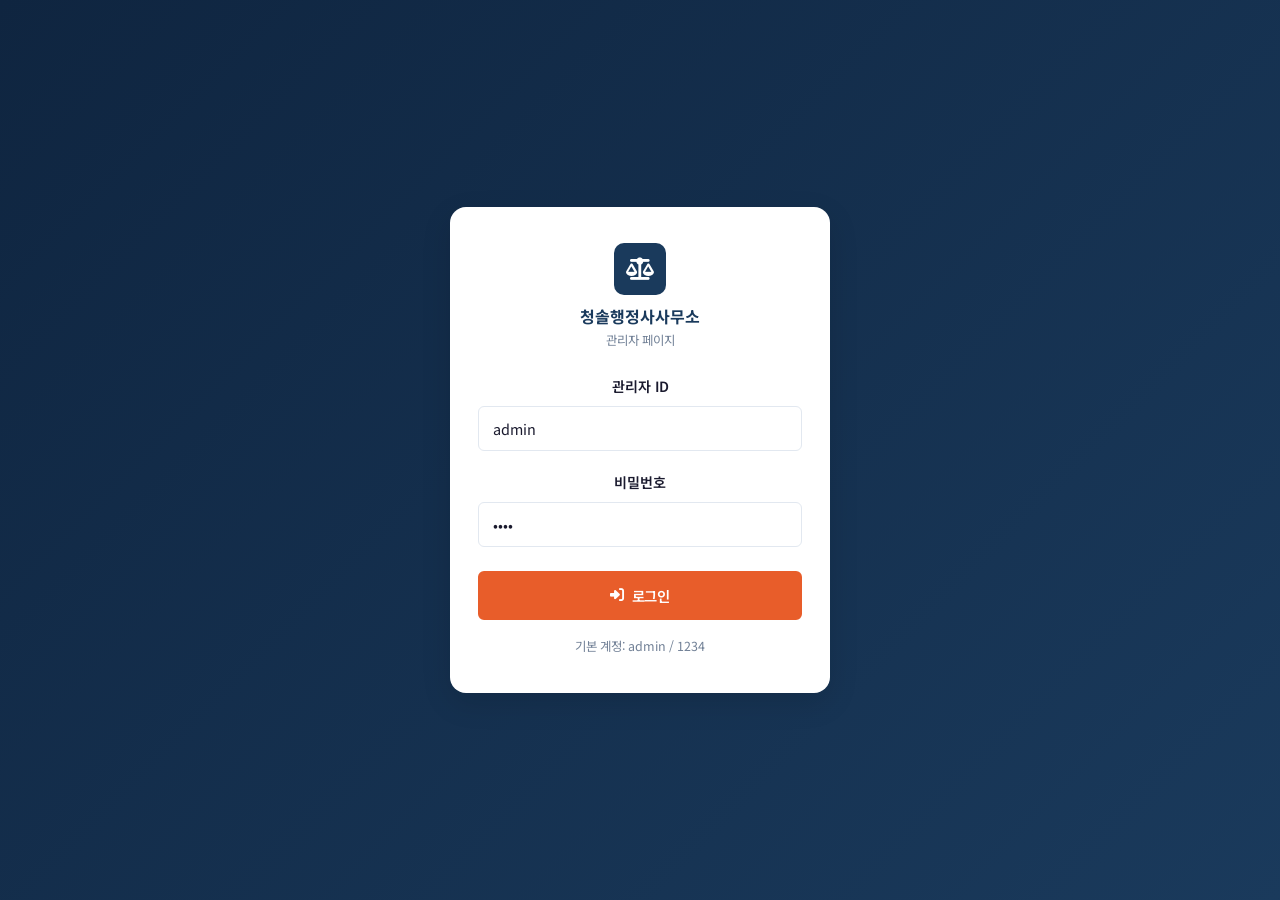
==== admin.html @ 4353772e "Add files via upload" ====
<!DOCTYPE html>
<html lang="ko">
<head>
  <meta charset="UTF-8">
  <meta name="viewport" content="width=device-width, initial-scale=1.0, viewport-fit=cover">
  <title>관리자 | 청솔행정사사무소</title>
  <link rel="stylesheet" href="https://cdn.jsdelivr.net/npm/@fortawesome/fontawesome-free@6.4.0/css/all.min.css">
  <link href="https://fonts.googleapis.com/css2?family=Noto+Sans+KR:wght@300;400;500;700;900&display=swap" rel="stylesheet">
  <link rel="stylesheet" href="css/style.css">
  <style>
    body { background: var(--bg-light); }
    .admin-view { display: none; }
    .admin-view.active { display: flex; }
    /* Login */
    .login-screen { min-height: 100vh; display: flex; align-items: center; justify-content: center; padding: 20px; background: linear-gradient(135deg, var(--primary-dark), var(--primary)); }
    .login-card { background: white; border-radius: var(--radius-lg); padding: 36px 28px; width: 100%; max-width: 380px; box-shadow: var(--shadow-lg); text-align: center; }
    .login-logo { margin-bottom: 24px; }
    .login-logo .logo-icon { width: 52px; height: 52px; margin: 0 auto 8px; font-size: 1.4rem; border-radius: var(--radius-md); background: var(--primary); display: flex; align-items: center; justify-content: center; color: white; }
    /* Table responsive */
    .table-wrap { overflow-x: auto; }
    .data-table { min-width: 600px; }
    /* Detail row */
    .detail-grid { display: grid; grid-template-columns: 1fr; gap: 12px; }
    @media(min-width:600px){ .detail-grid { grid-template-columns: 1fr 1fr; } }
    .detail-field { }
    .detail-label { font-size: 0.75rem; color: var(--text-light); font-weight: 600; text-transform: uppercase; letter-spacing: 0.05em; margin-bottom: 3px; }
    .detail-value { font-size: 0.88rem; color: var(--text-dark); font-weight: 500; }
    .tab-bar { display: flex; gap: 4px; border-bottom: 1px solid var(--border); margin-bottom: 20px; overflow-x: auto; }
    .tab-btn { padding: 10px 18px; font-size: 0.88rem; font-weight: 600; color: var(--text-light); border-bottom: 2px solid transparent; cursor: pointer; white-space: nowrap; transition: var(--transition); background: none; border-left: none; border-right: none; border-top: none; }
    .tab-btn.active { color: var(--primary); border-bottom-color: var(--primary); }
  </style>

  <link rel="manifest" href="manifest.json">
  <meta name="theme-color" content="#1a3a5c">
  <meta name="apple-mobile-web-app-capable" content="yes">
  <meta name="apple-mobile-web-app-status-bar-style" content="default">
  <meta name="apple-mobile-web-app-title" content="청솔행정사">
</head>
<body>

<!-- ===== LOGIN SCREEN ===== -->
<div id="loginScreen" class="login-screen">
  <div class="login-card">
    <div class="login-logo">
      <div class="logo-icon"><i class="fas fa-balance-scale"></i></div>
      <div style="font-size:1rem;font-weight:700;color:var(--primary);">청솔행정사사무소</div>
      <div style="font-size:0.78rem;color:var(--text-light);">관리자 페이지</div>
    </div>
    <form onsubmit="doLogin(); return false;">
    <div class="form-group">
      <label class="form-label">관리자 ID</label>
      <input type="text" id="loginId" class="form-control" placeholder="admin" value="admin" autocomplete="username">
    </div>
    <div class="form-group" style="margin-bottom:24px;">
      <label class="form-label">비밀번호</label>
      <input type="password" id="loginPw" class="form-control" placeholder="비밀번호 입력" value="1234" autocomplete="current-password">
    </div>
    <button type="submit" class="btn btn-primary btn-block">
      <i class="fas fa-sign-in-alt"></i> 로그인
    </button>
    </form>
    <p style="font-size:0.78rem;color:var(--text-light);margin-top:16px;">기본 계정: admin / 1234</p>
  </div>
</div>

<!-- ===== ADMIN MAIN ===== -->
<div id="adminMain" class="admin-view" style="flex-direction:column;min-height:100vh;">
  <!-- Top bar -->
  <header id="header" style="position:fixed;top:0;left:0;right:0;z-index:1000;">
    <div class="header-inner">
      <div style="display:flex;align-items:center;gap:12px;">
        <button class="sidebar-toggle-btn" id="sidebarToggle" onclick="toggleSidebar()">
          <i class="fas fa-bars"></i><span style="display:none;" class="d-sm-inline">메뉴</span>
        </button>
        <a href="index.html" class="logo">
          <div class="logo-icon"><i class="fas fa-balance-scale"></i></div>
          <div class="logo-text"><div class="logo-name">청솔행정사사무소</div><div class="logo-sub">관리자</div></div>
        </a>
      </div>
      <div style="display:flex;align-items:center;gap:12px;">
        <span style="font-size:0.82rem;color:var(--text-light);">admin</span>
        <button onclick="doLogout()" class="btn btn-outline btn-sm" style="color:var(--text-mid);border-color:var(--border);">
          <i class="fas fa-sign-out-alt"></i> 로그아웃
        </button>
      </div>
    </div>
  </header>

  <div class="admin-layout" style="padding-top:64px;">
    <!-- Sidebar -->
    <nav class="admin-sidebar" id="adminSidebar">
      <div class="sidebar-nav">
        <div class="sidebar-section">대시보드</div>
        <a href="#" class="sidebar-link active" onclick="showAdminTab('dashboard', this)">
          <i class="fas fa-chart-bar"></i> 대시보드
        </a>
        <div class="sidebar-section">접수 관리</div>
        <a href="#" class="sidebar-link" onclick="showAdminTab('applications', this)">
          <i class="fas fa-inbox"></i> 전체 접수 목록
        </a>
        <a href="#" class="sidebar-link" onclick="showAdminTab('pending', this)">
          <i class="fas fa-hourglass-half"></i> 검토 대기
        </a>
        <a href="#" class="sidebar-link" onclick="showAdminTab('inprogress', this)">
          <i class="fas fa-spinner"></i> 진행 중
        </a>
        <a href="#" class="sidebar-link" onclick="showAdminTab('completed', this)">
          <i class="fas fa-check-circle"></i> 완료
        </a>
        <div class="sidebar-section">콘텐츠</div>
        <a href="#" class="sidebar-link" onclick="showAdminTab('notices', this)">
          <i class="fas fa-bullhorn"></i> 공지사항 관리
        </a>
        <a href="#" class="sidebar-link" onclick="showAdminTab('faqs', this)">
          <i class="fas fa-question-circle"></i> FAQ 관리
        </a>
        <div class="sidebar-section">사이트</div>
        <a href="index.html" class="sidebar-link" target="_blank">
          <i class="fas fa-external-link-alt"></i> 홈페이지 보기
        </a>
      </div>
    </nav>

    <!-- Main Content -->
    <main class="admin-content">

      <!-- === 대시보드 === -->
      <div id="tab-dashboard">
        <div class="admin-topbar">
          <h2><i class="fas fa-chart-bar" style="margin-right:8px;color:var(--accent);"></i>대시보드</h2>
          <button class="btn btn-primary btn-sm" onclick="loadDashboard()"><i class="fas fa-sync"></i> 새로고침</button>
        </div>
        <div class="stat-cards" id="statCards">
          <div class="stat-card"><div class="stat-card-label">전체 접수</div><div class="stat-card-value" id="stat_total">-</div></div>
          <div class="stat-card"><div class="stat-card-label">검토 대기</div><div class="stat-card-value" id="stat_pending" style="color:var(--warning);">-</div></div>
          <div class="stat-card"><div class="stat-card-label">진행 중</div><div class="stat-card-value" id="stat_progress" style="color:var(--primary);">-</div></div>
          <div class="stat-card"><div class="stat-card-label">완료</div><div class="stat-card-value" id="stat_done" style="color:var(--success);">-</div></div>
        </div>
        <!-- 최근 접수 -->
        <div class="card" style="margin-bottom:20px;">
          <div class="card-header">
            <h3>최근 접수 (10건)</h3>
            <button class="btn btn-outline btn-sm" onclick="showAdminTab('applications', document.querySelector('.sidebar-link[onclick*=applications])'))">전체보기</button>
          </div>
          <div class="table-wrap">
            <table class="data-table" id="recentTable">
              <thead><tr><th>접수번호</th><th>카테고리</th><th>회사명</th><th>연락처</th><th>상태</th><th>접수일</th><th>관리</th></tr></thead>
              <tbody id="recentBody"></tbody>
            </table>
          </div>
        </div>
        <!-- 카테고리별 현황 -->
        <div class="card">
          <div class="card-header"><h3>카테고리별 접수 현황</h3></div>
          <div class="card-body" id="catStats"></div>
        </div>
      </div>

      <!-- === 전체 접수 목록 === -->
      <div id="tab-applications" style="display:none;">
        <div class="admin-topbar">
          <h2><i class="fas fa-inbox" style="margin-right:8px;color:var(--accent);"></i>전체 접수 목록</h2>
        </div>
        <div class="filter-bar">
          <input type="text" class="form-control search-input" id="appSearch" placeholder="이름·회사·접수번호 검색..." oninput="filterApps()">
          <select class="form-control" id="appStatusFilter" onchange="filterApps()" style="max-width:140px;">
            <option value="">전체 상태</option>
            <option>접수완료</option><option>검토중</option><option>보완요청</option>
            <option>상담진행</option><option>수임확정</option><option>진행중</option>
            <option>완료</option><option>종결</option>
          </select>
          <select class="form-control" id="appCatFilter" onchange="filterApps()" style="max-width:160px;">
            <option value="">전체 카테고리</option>
            <option>인허가·등록·변경신고</option><option>조달·입찰·공공기관 서류</option>
            <option>기업인증·기술행정</option><option>계약서·내용증명·사실확인</option>
            <option>행정처분 대응·행정심판</option><option>출입국·비자·해외문서</option>
            <option>일반문의</option>
          </select>
        </div>
        <div class="card">
          <div class="table-wrap">
            <table class="data-table">
              <thead><tr><th>접수번호</th><th>구분</th><th>카테고리</th><th>회사명</th><th>연락처</th><th>긴급</th><th>상태</th><th>접수일</th><th>관리</th></tr></thead>
              <tbody id="appTableBody"></tbody>
            </table>
          </div>
        </div>
        <div id="appPagination" style="display:flex;justify-content:center;gap:6px;margin-top:16px;"></div>
      </div>

      <!-- === 검토 대기 === -->
      <div id="tab-pending" style="display:none;">
        <div class="admin-topbar">
          <h2><i class="fas fa-hourglass-half" style="margin-right:8px;color:var(--warning);"></i>검토 대기</h2>
        </div>
        <div class="card">
          <div class="table-wrap">
            <table class="data-table">
              <thead><tr><th>접수번호</th><th>카테고리</th><th>회사명</th><th>연락처</th><th>긴급</th><th>상태</th><th>접수일</th><th>관리</th></tr></thead>
              <tbody id="pendingBody"></tbody>
            </table>
          </div>
        </div>
      </div>

      <!-- === 진행 중 === -->
      <div id="tab-inprogress" style="display:none;">
        <div class="admin-topbar">
          <h2><i class="fas fa-spinner" style="margin-right:8px;color:var(--primary);"></i>진행 중</h2>
        </div>
        <div class="card">
          <div class="table-wrap">
            <table class="data-table">
              <thead><tr><th>접수번호</th><th>카테고리</th><th>회사명</th><th>연락처</th><th>상태</th><th>접수일</th><th>관리</th></tr></thead>
              <tbody id="inprogressBody"></tbody>
            </table>
          </div>
        </div>
      </div>

      <!-- === 완료 === -->
      <div id="tab-completed" style="display:none;">
        <div class="admin-topbar">
          <h2><i class="fas fa-check-circle" style="margin-right:8px;color:var(--success);"></i>완료된 접수</h2>
        </div>
        <div class="card">
          <div class="table-wrap">
            <table class="data-table">
              <thead><tr><th>접수번호</th><th>카테고리</th><th>회사명</th><th>연락처</th><th>상태</th><th>접수일</th><th>관리</th></tr></thead>
              <tbody id="completedBody"></tbody>
            </table>
          </div>
        </div>
      </div>

      <!-- === 공지사항 관리 === -->
      <div id="tab-notices" style="display:none;">
        <div class="admin-topbar">
          <h2><i class="fas fa-bullhorn" style="margin-right:8px;color:var(--accent);"></i>공지사항 관리</h2>
          <button class="btn btn-primary btn-sm" onclick="openNoticeForm()"><i class="fas fa-plus"></i> 새 공지 작성</button>
        </div>
        <div class="card">
          <div class="table-wrap">
            <table class="data-table">
              <thead><tr><th>구분</th><th>제목</th><th>작성일</th><th>조회수</th><th>관리</th></tr></thead>
              <tbody id="noticeAdminBody"></tbody>
            </table>
          </div>
        </div>
      </div>

      <!-- === FAQ 관리 === -->
      <div id="tab-faqs" style="display:none;">
        <div class="admin-topbar">
          <h2><i class="fas fa-question-circle" style="margin-right:8px;color:var(--accent);"></i>FAQ 관리</h2>
          <button class="btn btn-primary btn-sm" onclick="openFaqForm()"><i class="fas fa-plus"></i> 새 FAQ 추가</button>
        </div>
        <div class="card">
          <div class="table-wrap">
            <table class="data-table">
              <thead><tr><th>순서</th><th>카테고리</th><th>질문</th><th>관리</th></tr></thead>
              <tbody id="faqAdminBody"></tbody>
            </table>
          </div>
        </div>
      </div>

    </main>
  </div>
</div>

<!-- ===== 접수 상세 모달 ===== -->
<div class="modal-overlay" id="appDetailModal">
  <div class="modal">
    <div class="modal-header">
      <h3 id="detailModalTitle">접수 상세</h3>
      <button class="modal-close" onclick="closeModal('appDetailModal')"><i class="fas fa-times"></i></button>
    </div>
    <div class="modal-body" id="appDetailBody"></div>
    <div class="modal-footer">
      <button class="btn btn-outline btn-sm" onclick="closeModal('appDetailModal')">닫기</button>
      <button class="btn btn-primary btn-sm" id="saveDetailBtn">저장</button>
    </div>
  </div>
</div>

<!-- ===== 공지사항 작성/수정 모달 ===== -->
<div class="modal-overlay" id="noticeFormModal">
  <div class="modal">
    <div class="modal-header">
      <h3 id="noticeFTitle">공지사항 작성</h3>
      <button class="modal-close" onclick="closeModal('noticeFormModal')"><i class="fas fa-times"></i></button>
    </div>
    <div class="modal-body">
      <input type="hidden" id="nf_id">
      <div class="form-group">
        <label class="form-label">구분 <span class="required">*</span></label>
        <select id="nf_type" class="form-control">
          <option value="공지">공지</option>
          <option value="자료실">자료실</option>
        </select>
      </div>
      <div class="form-group">
        <label class="form-label">제목 <span class="required">*</span></label>
        <input type="text" id="nf_title" class="form-control" placeholder="공지 제목">
      </div>
      <div class="form-group">
        <label class="form-label">내용 <span class="required">*</span></label>
        <textarea id="nf_content" class="form-control" rows="6" placeholder="내용을 입력하세요"></textarea>
      </div>
      <div class="form-group">
        <label class="form-label">첨부파일명 <span style="font-size:0.75rem;color:var(--text-light);">(선택)</span></label>
        <input type="text" id="nf_file" class="form-control" placeholder="파일명.pdf">
      </div>
    </div>
    <div class="modal-footer">
      <button class="btn btn-outline btn-sm" onclick="closeModal('noticeFormModal')">취소</button>
      <button class="btn btn-primary btn-sm" onclick="saveNotice()">저장</button>
    </div>
  </div>
</div>

<!-- ===== FAQ 작성/수정 모달 ===== -->
<div class="modal-overlay" id="faqFormModal">
  <div class="modal">
    <div class="modal-header">
      <h3 id="faqFTitle">FAQ 추가</h3>
      <button class="modal-close" onclick="closeModal('faqFormModal')"><i class="fas fa-times"></i></button>
    </div>
    <div class="modal-body">
      <input type="hidden" id="ff_id">
      <div class="form-row">
        <div class="form-group">
          <label class="form-label">카테고리</label>
          <input type="text" id="ff_category" class="form-control" placeholder="예: 접수문의">
        </div>
        <div class="form-group">
          <label class="form-label">정렬 순서</label>
          <input type="number" id="ff_sort" class="form-control" placeholder="1" value="10">
        </div>
      </div>
      <div class="form-group">
        <label class="form-label">질문 <span class="required">*</span></label>
        <input type="text" id="ff_question" class="form-control" placeholder="질문을 입력하세요">
      </div>
      <div class="form-group">
        <label class="form-label">답변 <span class="required">*</span></label>
        <textarea id="ff_answer" class="form-control" rows="5" placeholder="답변을 입력하세요"></textarea>
      </div>
    </div>
    <div class="modal-footer">
      <button class="btn btn-outline btn-sm" onclick="closeModal('faqFormModal')">취소</button>
      <button class="btn btn-primary btn-sm" onclick="saveFaq()">저장</button>
    </div>
  </div>
</div>

<script src="js/common.js"></script>
<script>
// ===== 로그인 =====
const ADMIN_ID = 'admin';
const ADMIN_PW = '1234';
let isLoggedIn = sessionStorage.getItem('admin_logged') === 'true';

function doLogin() {
  const id = document.getElementById('loginId').value;
  const pw = document.getElementById('loginPw').value;
  if (id === ADMIN_ID && pw === ADMIN_PW) {
    sessionStorage.setItem('admin_logged', 'true');
    document.getElementById('loginScreen').style.display = 'none';
    document.getElementById('adminMain').classList.add('active');
    loadDashboard();
    loadAllData();
  } else {
    showToast('아이디 또는 비밀번호가 올바르지 않습니다.', 'error');
  }
}

// Enter key handled by form submit

function doLogout() {
  sessionStorage.removeItem('admin_logged');
  document.getElementById('adminMain').classList.remove('active');
  document.getElementById('loginScreen').style.display = 'flex';
}

// 자동 로그인 확인
if (isLoggedIn) {
  document.getElementById('loginScreen').style.display = 'none';
  document.getElementById('adminMain').classList.add('active');
}

// ===== 사이드바 =====
function toggleSidebar() {
  document.getElementById('adminSidebar').classList.toggle('open');
}

// ===== 탭 전환 =====
function showAdminTab(name, linkEl) {
  document.querySelectorAll('[id^="tab-"]').forEach(el => el.style.display = 'none');
  document.getElementById('tab-' + name).style.display = 'block';
  document.querySelectorAll('.sidebar-link').forEach(l => l.classList.remove('active'));
  if (linkEl) linkEl.classList.add('active');
  // 탭별 데이터 로드
  if (name === 'dashboard') loadDashboard();
  if (name === 'applications') renderAppTable();
  if (name === 'pending') renderFilteredTable('pendingBody', a => ['접수완료','검토중','보완요청'].includes(a.status));
  if (name === 'inprogress') renderFilteredTable('inprogressBody', a => ['상담진행','수임확정','진행중'].includes(a.status));
  if (name === 'completed') renderFilteredTable('completedBody', a => ['완료','종결'].includes(a.status));
  if (name === 'notices') loadNoticeAdmin();
  if (name === 'faqs') loadFaqAdmin();
  // 모바일 사이드바 닫기
  document.getElementById('adminSidebar').classList.remove('open');
}

// ===== 데이터 =====
let allApps = [], allNoticesAdmin = [], allFaqsAdmin = [];
let filteredApps = [];
let appPage = 1;
const appPageSize = 15;

async function loadAllData() {
  try {
    const [appData, noticeData, faqData] = await Promise.all([
      API.get('applications', { limit: 1000 }),
      API.get('notices', { limit: 100 }),
      API.get('faqs', { limit: 100 })
    ]);
    allApps = (appData.data || []).sort((a,b) => (b.created_at||0) - (a.created_at||0));
    filteredApps = [...allApps];
    allNoticesAdmin = noticeData.data || [];
    allFaqsAdmin = faqData.data || [];
    loadDashboard();
  } catch(e) {}
}

async function loadDashboard() {
  if (!allApps.length) {
    try {
      const d = await API.get('applications', { limit: 1000 });
      allApps = (d.data || []).sort((a,b) => (b.created_at||0) - (a.created_at||0));
      filteredApps = [...allApps];
    } catch(e) {}
  }
  document.getElementById('stat_total').textContent = allApps.length;
  document.getElementById('stat_pending').textContent = allApps.filter(a => ['접수완료','검토중'].includes(a.status)).length;
  document.getElementById('stat_progress').textContent = allApps.filter(a => ['상담진행','수임확정','진행중'].includes(a.status)).length;
  document.getElementById('stat_done').textContent = allApps.filter(a => ['완료','종결'].includes(a.status)).length;

  // 최근 10건
  const recent = allApps.slice(0, 10);
  document.getElementById('recentBody').innerHTML = recent.length ? recent.map(a => `
    <tr>
      <td style="font-size:0.8rem;font-family:monospace;">${a.app_number || '-'}</td>
      <td style="font-size:0.82rem;">${(a.category||'').substring(0,10)}</td>
      <td style="font-size:0.85rem;font-weight:600;">${a.company_name || '-'}</td>
      <td style="font-size:0.82rem;">${a.phone || '-'}</td>
      <td>${statusBadge(a.status)}${a.is_urgent ? ' <span class="badge badge-urgent">긴급</span>' : ''}</td>
      <td style="font-size:0.8rem;">${formatDate(a.created_at)}</td>
      <td><button class="btn btn-outline btn-sm" onclick="openDetail('${a.id}')">상세</button></td>
    </tr>
  `).join('') : '<tr><td colspan="7" style="text-align:center;padding:24px;color:var(--text-light);">접수 내역이 없습니다.</td></tr>';

  // 카테고리별 현황
  const catCount = {};
  allApps.forEach(a => { catCount[a.category] = (catCount[a.category] || 0) + 1; });
  const catEl = document.getElementById('catStats');
  catEl.innerHTML = `<div style="display:grid;grid-template-columns:repeat(2,1fr);gap:10px;">
    ${Object.entries(catCount).map(([cat,cnt]) => `
      <div style="display:flex;align-items:center;justify-content:space-between;padding:10px 14px;background:var(--bg-light);border-radius:6px;font-size:0.85rem;">
        <span style="color:var(--text-mid);">${cat}</span>
        <strong style="color:var(--primary);">${cnt}건</strong>
      </div>
    `).join('')}
  </div>`;
}

// ===== 접수 목록 =====
function filterApps() {
  const q = document.getElementById('appSearch').value.toLowerCase();
  const status = document.getElementById('appStatusFilter').value;
  const cat = document.getElementById('appCatFilter').value;
  filteredApps = allApps.filter(a => {
    const matchQ = !q || (a.app_number||'').toLowerCase().includes(q) || (a.company_name||'').toLowerCase().includes(q) || (a.manager_name||'').toLowerCase().includes(q);
    const matchS = !status || a.status === status;
    const matchC = !cat || a.category === cat;
    return matchQ && matchS && matchC;
  });
  appPage = 1;
  renderAppTable();
}

function renderAppTable() {
  const start = (appPage - 1) * appPageSize;
  const items = filteredApps.slice(start, start + appPageSize);
  document.getElementById('appTableBody').innerHTML = items.length ? items.map(a => `
    <tr>
      <td style="font-size:0.8rem;font-family:monospace;">${a.app_number || '-'}</td>
      <td style="font-size:0.82rem;">${a.applicant_type || '-'}</td>
      <td style="font-size:0.82rem;max-width:100px;overflow:hidden;text-overflow:ellipsis;white-space:nowrap;">${(a.category||'').substring(0,8)}</td>
      <td style="font-size:0.85rem;font-weight:600;">${a.company_name || '-'}</td>
      <td style="font-size:0.82rem;">${a.phone || '-'}</td>
      <td>${a.is_urgent ? '<span class="badge badge-urgent">긴급</span>' : '-'}</td>
      <td>${statusBadge(a.status)}</td>
      <td style="font-size:0.8rem;">${formatDate(a.created_at)}</td>
      <td><button class="btn btn-outline btn-sm" onclick="openDetail('${a.id}')">상세</button></td>
    </tr>
  `).join('') : '<tr><td colspan="9" style="text-align:center;padding:24px;color:var(--text-light);">해당하는 접수 내역이 없습니다.</td></tr>';

  // 페이지네이션
  const total = filteredApps.length;
  const pages = Math.ceil(total / appPageSize);
  const pg = document.getElementById('appPagination');
  if (pages <= 1) { pg.innerHTML = `<span style="font-size:0.82rem;color:var(--text-light);">총 ${total}건</span>`; return; }
  let pgHtml = `<span style="font-size:0.82rem;color:var(--text-light);margin-right:8px;">총 ${total}건</span>`;
  for (let i = 1; i <= pages; i++) {
    pgHtml += `<button onclick="goAppPage(${i})" style="width:34px;height:34px;border-radius:6px;border:1.5px solid ${i===appPage?'var(--primary)':'var(--border)'};background:${i===appPage?'var(--primary)':'white'};color:${i===appPage?'white':'var(--text-dark)'};font-size:0.85rem;cursor:pointer;">${i}</button>`;
  }
  pg.innerHTML = pgHtml;
}

function goAppPage(p) { appPage = p; renderAppTable(); }

function renderFilteredTable(tbodyId, filterFn) {
  const items = allApps.filter(filterFn);
  const el = document.getElementById(tbodyId);
  el.innerHTML = items.length ? items.map(a => `
    <tr>
      <td style="font-size:0.8rem;font-family:monospace;">${a.app_number||'-'}</td>
      <td style="font-size:0.82rem;">${(a.category||'').substring(0,10)}</td>
      <td style="font-size:0.85rem;font-weight:600;">${a.company_name||'-'}</td>
      <td style="font-size:0.82rem;">${a.phone||'-'}</td>
      ${tbodyId === 'pendingBody' ? `<td>${a.is_urgent ? '<span class="badge badge-urgent">긴급</span>' : '-'}</td>` : ''}
      <td>${statusBadge(a.status)}</td>
      <td style="font-size:0.8rem;">${formatDate(a.created_at)}</td>
      <td><button class="btn btn-outline btn-sm" onclick="openDetail('${a.id}')">상세</button></td>
    </tr>
  `).join('') : `<tr><td colspan="8" style="text-align:center;padding:24px;color:var(--text-light);">해당 상태의 접수가 없습니다.</td></tr>`;
}

// ===== 접수 상세 =====
let currentDetailId = '';

async function openDetail(id) {
  const a = allApps.find(x => x.id === id);
  if (!a) return;
  currentDetailId = id;
  document.getElementById('detailModalTitle').textContent = `접수 상세 - ${a.app_number || ''}`;

  const statuses = ['접수완료','검토중','보완요청','상담진행','수임확정','진행중','완료','종결'];

  document.getElementById('appDetailBody').innerHTML = `
    <div class="detail-grid" style="margin-bottom:16px;">
      <div class="detail-field"><div class="detail-label">접수번호</div><div class="detail-value" style="font-family:monospace;">${a.app_number||'-'}</div></div>
      <div class="detail-field"><div class="detail-label">접수일시</div><div class="detail-value">${formatDateTime(a.created_at)}</div></div>
      <div class="detail-field"><div class="detail-label">신청 구분</div><div class="detail-value">${a.applicant_type||'-'}</div></div>
      <div class="detail-field"><div class="detail-label">긴급 여부</div><div class="detail-value">${a.is_urgent ? '<span class="badge badge-urgent">긴급</span>' : '일반'}</div></div>
      <div class="detail-field"><div class="detail-label">회사명/성명</div><div class="detail-value">${a.company_name||'-'}</div></div>
      <div class="detail-field"><div class="detail-label">담당자</div><div class="detail-value">${a.manager_name||'-'}</div></div>
      <div class="detail-field"><div class="detail-label">연락처</div><div class="detail-value"><a href="tel:${a.phone}" style="color:var(--primary);">${a.phone||'-'}</a></div></div>
      <div class="detail-field"><div class="detail-label">이메일</div><div class="detail-value"><a href="mailto:${a.email}" style="color:var(--primary);">${a.email||'-'}</a></div></div>
      <div class="detail-field"><div class="detail-label">업종</div><div class="detail-value">${a.business_type||'-'}</div></div>
      <div class="detail-field"><div class="detail-label">사업자등록번호</div><div class="detail-value">${a.business_reg_no||'-'}</div></div>
      <div class="detail-field"><div class="detail-label">카테고리</div><div class="detail-value">${a.category||'-'}</div></div>
      <div class="detail-field"><div class="detail-label">세부 업무</div><div class="detail-value">${a.sub_service||'-'}</div></div>
      <div class="detail-field"><div class="detail-label">희망 회신</div><div class="detail-value">${a.reply_method||'-'}</div></div>
      <div class="detail-field"><div class="detail-label">마감기한</div><div class="detail-value">${a.deadline||'-'}</div></div>
    </div>
    <hr class="divider">
    <div class="form-group">
      <div class="detail-label" style="margin-bottom:6px;">의뢰 내용</div>
      <div style="background:var(--bg-light);padding:14px;border-radius:var(--radius-sm);font-size:0.87rem;color:var(--text-mid);line-height:1.8;white-space:pre-wrap;">${a.content||'-'}</div>
    </div>
    ${a.current_status ? `<div class="form-group"><div class="detail-label" style="margin-bottom:6px;">현재 상황</div><div style="font-size:0.87rem;color:var(--text-mid);">${a.current_status}</div></div>` : ''}
    <hr class="divider">
    <div class="form-group">
      <label class="form-label">처리 상태 변경</label>
      <select id="detailStatus" class="form-control">
        ${statuses.map(s => `<option value="${s}" ${a.status===s?'selected':''}>${s}</option>`).join('')}
      </select>
    </div>
    <div class="form-group">
      <label class="form-label">관리자 메모</label>
      <textarea id="detailMemo" class="form-control" rows="4" placeholder="고객 회신 내용, 진행 현황 등을 기록하세요">${a.admin_memo||''}</textarea>
    </div>
  `;

  document.getElementById('saveDetailBtn').onclick = () => saveDetail(id);
  openModal('appDetailModal');
}

async function saveDetail(id) {
  const status = document.getElementById('detailStatus').value;
  const memo = document.getElementById('detailMemo').value;
  try {
    await API.update('applications', id, { status, admin_memo: memo });
    const app = allApps.find(a => a.id === id);
    if (app) { app.status = status; app.admin_memo = memo; }
    closeModal('appDetailModal');
    showToast('저장되었습니다.', 'success');
    loadDashboard();
  } catch(e) {
    showToast('저장 중 오류가 발생했습니다.', 'error');
  }
}

// ===== 공지사항 관리 =====
async function loadNoticeAdmin() {
  try {
    const d = await API.get('notices', { limit: 100 });
    allNoticesAdmin = (d.data || []).sort((a,b) => (b.created_at||0) - (a.created_at||0));
    renderNoticeAdmin();
  } catch(e) {}
}

function renderNoticeAdmin() {
  const tb = document.getElementById('noticeAdminBody');
  tb.innerHTML = allNoticesAdmin.length ? allNoticesAdmin.map(n => `
    <tr>
      <td><span class="badge badge-${n.type}">${n.type}</span></td>
      <td style="font-size:0.88rem;font-weight:500;">${n.title}</td>
      <td style="font-size:0.82rem;">${n.post_date||formatDate(n.created_at)}</td>
      <td style="font-size:0.82rem;">${n.views||0}</td>
      <td style="display:flex;gap:6px;">
        <button class="btn btn-outline btn-sm" onclick="openNoticeForm('${n.id}')"><i class="fas fa-edit"></i></button>
        <button class="btn btn-sm" style="background:#fff5f5;color:var(--danger);border:1px solid #fed7d7;" onclick="deleteNotice('${n.id}')"><i class="fas fa-trash"></i></button>
      </td>
    </tr>
  `).join('') : '<tr><td colspan="5" style="text-align:center;padding:24px;color:var(--text-light);">공지사항이 없습니다.</td></tr>';
}

function openNoticeForm(id) {
  if (id && id !== 'undefined') {
    const n = allNoticesAdmin.find(x => x.id === id);
    if (n) {
      document.getElementById('nf_id').value = n.id;
      document.getElementById('nf_type').value = n.type;
      document.getElementById('nf_title').value = n.title;
      document.getElementById('nf_content').value = n.content || '';
      document.getElementById('nf_file').value = n.file_name || '';
      document.getElementById('noticeFTitle').textContent = '공지사항 수정';
    }
  } else {
    document.getElementById('nf_id').value = '';
    document.getElementById('nf_type').value = '공지';
    document.getElementById('nf_title').value = '';
    document.getElementById('nf_content').value = '';
    document.getElementById('nf_file').value = '';
    document.getElementById('noticeFTitle').textContent = '새 공지 작성';
  }
  openModal('noticeFormModal');
}

async function saveNotice() {
  const id = document.getElementById('nf_id').value;
  const data = {
    type: document.getElementById('nf_type').value,
    title: document.getElementById('nf_title').value.trim(),
    content: document.getElementById('nf_content').value,
    file_name: document.getElementById('nf_file').value,
    author: 'admin',
    post_date: new Date().toISOString().split('T')[0],
    views: 0
  };
  if (!data.title || !data.content) { showToast('제목과 내용을 입력해 주세요.', 'error'); return; }
  try {
    if (id) {
      await API.update('notices', id, data);
      showToast('공지사항이 수정되었습니다.', 'success');
    } else {
      await API.create('notices', data);
      showToast('공지사항이 등록되었습니다.', 'success');
    }
    closeModal('noticeFormModal');
    loadNoticeAdmin();
  } catch(e) {
    showToast('저장 중 오류가 발생했습니다.', 'error');
  }
}

async function deleteNotice(id) {
  if (!confirm('이 공지사항을 삭제하시겠습니까?')) return;
  try {
    await API.delete('notices', id);
    showToast('삭제되었습니다.', 'success');
    loadNoticeAdmin();
  } catch(e) {
    showToast('삭제 중 오류가 발생했습니다.', 'error');
  }
}

// ===== FAQ 관리 =====
async function loadFaqAdmin() {
  try {
    const d = await API.get('faqs', { limit: 100, sort: 'sort_order' });
    allFaqsAdmin = d.data || [];
    renderFaqAdmin();
  } catch(e) {}
}

function renderFaqAdmin() {
  const tb = document.getElementById('faqAdminBody');
  tb.innerHTML = allFaqsAdmin.length ? allFaqsAdmin.map(f => `
    <tr>
      <td style="font-size:0.82rem;">${f.sort_order||'-'}</td>
      <td><span class="badge badge-접수완료" style="font-size:0.75rem;">${f.category||'-'}</span></td>
      <td style="font-size:0.88rem;font-weight:500;max-width:300px;overflow:hidden;text-overflow:ellipsis;white-space:nowrap;">${f.question}</td>
      <td style="display:flex;gap:6px;">
        <button class="btn btn-outline btn-sm" onclick="openFaqForm('${f.id}')"><i class="fas fa-edit"></i></button>
        <button class="btn btn-sm" style="background:#fff5f5;color:var(--danger);border:1px solid #fed7d7;" onclick="deleteFaq('${f.id}')"><i class="fas fa-trash"></i></button>
      </td>
    </tr>
  `).join('') : '<tr><td colspan="4" style="text-align:center;padding:24px;color:var(--text-light);">FAQ가 없습니다.</td></tr>';
}

function openFaqForm(id) {
  if (id && id !== 'undefined') {
    const f = allFaqsAdmin.find(x => x.id === id);
    if (f) {
      document.getElementById('ff_id').value = f.id;
      document.getElementById('ff_category').value = f.category||'';
      document.getElementById('ff_sort').value = f.sort_order||10;
      document.getElementById('ff_question').value = f.question||'';
      document.getElementById('ff_answer').value = f.answer||'';
      document.getElementById('faqFTitle').textContent = 'FAQ 수정';
    }
  } else {
    document.getElementById('ff_id').value = '';
    document.getElementById('ff_category').value = '';
    document.getElementById('ff_sort').value = 10;
    document.getElementById('ff_question').value = '';
    document.getElementById('ff_answer').value = '';
    document.getElementById('faqFTitle').textContent = '새 FAQ 추가';
  }
  openModal('faqFormModal');
}

async function saveFaq() {
  const id = document.getElementById('ff_id').value;
  const data = {
    category: document.getElementById('ff_category').value,
    sort_order: parseInt(document.getElementById('ff_sort').value)||10,
    question: document.getElementById('ff_question').value.trim(),
    answer: document.getElementById('ff_answer').value
  };
  if (!data.question || !data.answer) { showToast('질문과 답변을 입력해 주세요.', 'error'); return; }
  try {
    if (id) { await API.update('faqs', id, data); showToast('수정되었습니다.', 'success'); }
    else { await API.create('faqs', data); showToast('FAQ가 추가되었습니다.', 'success'); }
    closeModal('faqFormModal');
    loadFaqAdmin();
  } catch(e) {
    showToast('저장 중 오류가 발생했습니다.', 'error');
  }
}

async function deleteFaq(id) {
  if (!confirm('이 FAQ를 삭제하시겠습니까?')) return;
  try {
    await API.delete('faqs', id);
    showToast('삭제되었습니다.', 'success');
    loadFaqAdmin();
  } catch(e) { showToast('삭제 중 오류가 발생했습니다.', 'error'); }
}

// ===== 초기화 =====
document.addEventListener('DOMContentLoaded', () => {
  if (isLoggedIn) {
    loadAllData();
  }
  // 첫 탭 표시
  document.getElementById('tab-dashboard').style.display = 'block';
});
</script>
</body>
</html>
---- css/style.css ----
/* ===========================
   행정사사무소 홈페이지 - 메인 CSS
   Mobile First Design
   Color: Navy #1a3a5c / White #fff / Gray / Accent #e85d2a
   =========================== */

:root {
  --primary: #1a3a5c;
  --primary-dark: #0f2540;
  --primary-light: #2a5a8c;
  --accent: #e85d2a;
  --accent-hover: #c94d20;
  --text-dark: #1a1a2e;
  --text-mid: #4a5568;
  --text-light: #718096;
  --bg-light: #f8fafc;
  --bg-gray: #eef2f7;
  --border: #e2e8f0;
  --white: #ffffff;
  --success: #38a169;
  --warning: #d69e2e;
  --danger: #e53e3e;
  --shadow-sm: 0 1px 3px rgba(0,0,0,0.08);
  --shadow-md: 0 4px 12px rgba(0,0,0,0.1);
  --shadow-lg: 0 10px 30px rgba(0,0,0,0.12);
  --radius-sm: 6px;
  --radius-md: 10px;
  --radius-lg: 16px;
  --transition: all 0.25s ease;
}

/* === Scroll Animation (CSS-only, JS adds .anim-done class) === */
.anim {
  opacity: 0;
  transform: translateY(24px);
  transition: opacity 0.55s ease, transform 0.55s ease;
}
.anim.anim-done {
  opacity: 1;
  transform: translateY(0);
}
/* 비JS 환경 대비: JS 로드 전까지 숨겨지지 않도록 */
.no-js .anim { opacity: 1; transform: none; }

/* === Reset & Base === */
*, *::before, *::after { box-sizing: border-box; margin: 0; padding: 0; }

html { scroll-behavior: smooth; font-size: 16px; }

body {
  font-family: 'Noto Sans KR', 'Malgun Gothic', -apple-system, BlinkMacSystemFont, sans-serif;
  color: var(--text-dark);
  line-height: 1.7;
  background: var(--white);
  overflow-x: hidden;
  
  /* PWA & Mobile Optimization */
  -webkit-tap-highlight-color: transparent;
  -webkit-touch-callout: none;
  -webkit-user-select: none;
  user-select: none;
  -webkit-overflow-scrolling: touch;
}

/* 텍스트 내용 선택 가능하도록 예외 처리 */
p, h1, h2, h3, h4, h5, h6, input, textarea, select, .text-selectable, .data-table td {
  -webkit-user-select: text;
  user-select: text;
}

/* 터치 반응 속도 최적화 */
a, button, input, select, textarea, .service-card, .category-card, .radio-card, .nav-toggle, .faq-question {
  touch-action: manipulation;
}

img { max-width: 100%; height: auto; display: block; }
a { text-decoration: none; color: inherit; }
ul, ol { list-style: none; }
button { cursor: pointer; border: none; background: none; font-family: inherit; }
input, textarea, select { font-family: inherit; }

/* === Typography === */
h1, h2, h3, h4, h5 { line-height: 1.35; font-weight: 700; letter-spacing: -0.02em; }
h1 { font-size: clamp(1.6rem, 4vw, 2.8rem); }
h2 { font-size: clamp(1.3rem, 3vw, 2rem); }
h3 { font-size: clamp(1.1rem, 2.5vw, 1.4rem); }

p { color: var(--text-mid); }

/* === Layout === */
.container {
  width: 100%;
  max-width: 1200px;
  margin: 0 auto;
  padding: 0 20px;
}

.section { padding: 60px 0; }
.section-sm { padding: 40px 0; }

.section-header {
  text-align: center;
  margin-bottom: 40px;
}
.section-header h2 { color: var(--primary); margin-bottom: 12px; }
.section-header p { color: var(--text-light); font-size: 0.95rem; }
.section-line {
  width: 48px; height: 4px;
  background: var(--accent);
  border-radius: 2px;
  margin: 12px auto 0;
}

/* === Header / Navigation === */
#header {
  position: fixed;
  top: 0; left: 0; right: 0;
  z-index: 1000;
  background: var(--white);
  border-bottom: 1px solid var(--border);
  transition: var(--transition);
  box-shadow: var(--shadow-sm);
  padding-top: env(safe-area-inset-top); /* PWA Safe Area */
}

#header.scrolled {
  box-shadow: var(--shadow-md);
}

.header-inner {
  display: flex;
  align-items: center;
  justify-content: space-between;
  height: 64px;
  padding: 0 20px;
  max-width: 1200px;
  margin: 0 auto;
}

.logo {
  display: flex;
  align-items: center;
  gap: 10px;
  text-decoration: none;
}
.logo-icon {
  width: 38px; height: 38px;
  background: var(--primary);
  border-radius: 8px;
  display: flex; align-items: center; justify-content: center;
  color: white;
  font-size: 1.1rem;
  flex-shrink: 0;
}
.logo-text { line-height: 1.2; }
.logo-name {
  font-size: 1rem; font-weight: 700;
  color: var(--primary);
  letter-spacing: -0.03em;
}
.logo-sub {
  font-size: 0.68rem;
  color: var(--text-light);
  font-weight: 400;
}

/* Desktop Nav - 항상 숨김 (드로어 메뉴로 대체) */
.main-nav { display: none !important; }
.header-cta { display: none !important; }

/* ===== 햄버거 메뉴 토글 버튼 ===== */
.nav-toggle {
  display: flex;
  flex-direction: column;
  gap: 5px;
  padding: 10px;
  border-radius: var(--radius-sm);
  cursor: pointer;
  background: none;
  border: none;
  z-index: 1100;
  position: relative;
}
.nav-toggle span {
  display: block;
  width: 24px; height: 2px;
  background: var(--primary);
  border-radius: 2px;
  transition: transform 0.3s ease, opacity 0.3s ease;
}
.nav-toggle.open span:nth-child(1) { transform: rotate(45deg) translate(5px, 5px); }
.nav-toggle.open span:nth-child(2) { opacity: 0; transform: scaleX(0); }
.nav-toggle.open span:nth-child(3) { transform: rotate(-45deg) translate(5px, -5px); }

/* ===== 드로어 오버레이 ===== */
.drawer-overlay {
  display: none;
  position: fixed;
  inset: 0;
  background: rgba(0,0,0,0.45);
  z-index: 1050;
  backdrop-filter: blur(2px);
  -webkit-backdrop-filter: blur(2px);
  opacity: 0;
  transition: opacity 0.3s ease;
}
.drawer-overlay.open {
  display: block;
  opacity: 1;
}

/* ===== 드로어 패널 (오른쪽 슬라이드) ===== */
.mobile-menu {
  position: fixed;
  top: 0; right: 0; bottom: 0;
  width: 300px;
  max-width: 85vw;
  background: #fff;
  z-index: 1100;
  overflow-y: auto;
  display: flex;
  flex-direction: column;
  transform: translateX(100%);
  transition: transform 0.35s cubic-bezier(0.4,0,0.2,1);
  box-shadow: -4px 0 24px rgba(0,0,0,0.15);
}
.mobile-menu.open {
  transform: translateX(0);
}

/* 드로어 상단 헤더 */
.drawer-header {
  display: flex;
  align-items: center;
  justify-content: space-between;
  padding: 18px 20px;
  border-bottom: 1px solid #e2e8f0;
  background: #1a3a5c;
  flex-shrink: 0;
}
.drawer-header .drawer-logo {
  display: flex;
  align-items: center;
  gap: 10px;
}
.drawer-header .drawer-logo-icon {
  width: 34px; height: 34px;
  background: rgba(255,255,255,0.2);
  border-radius: 8px;
  display: flex; align-items: center; justify-content: center;
  color: #fff;
  font-size: 1rem;
}
.drawer-header .drawer-logo-name {
  font-size: 0.95rem;
  font-weight: 700;
  color: #fff;
}
.drawer-header .drawer-logo-sub {
  font-size: 0.65rem;
  color: rgba(255,255,255,0.7);
}
.drawer-close {
  width: 34px; height: 34px;
  border: none;
  background: rgba(255,255,255,0.15);
  border-radius: 50%;
  display: flex; align-items: center; justify-content: center;
  cursor: pointer;
  color: #fff;
  font-size: 1.1rem;
  transition: background 0.2s;
  flex-shrink: 0;
}
.drawer-close:hover { background: rgba(255,255,255,0.3); }

/* 드로어 메뉴 리스트 */
.mobile-menu > ul {
  flex: 1;
  display: flex;
  flex-direction: column;
  padding: 12px 0;
  gap: 0;
  list-style: none;
  margin: 0;
}
.mobile-menu > ul li a {
  display: flex;
  align-items: center;
  gap: 14px;
  padding: 14px 24px;
  font-size: 0.97rem;
  font-weight: 500;
  color: #2d3748;
  text-decoration: none;
  transition: background 0.18s, color 0.18s;
  border-left: 3px solid transparent;
}
.mobile-menu > ul li a:hover {
  background: #f0f4ff;
  color: #1a3a5c;
  border-left-color: #1a3a5c;
}
.mobile-menu > ul li a.active {
  background: #eef2fb;
  color: #1a3a5c;
  font-weight: 700;
  border-left-color: #e85d2a;
}
.mobile-menu > ul li a i.menu-icon {
  width: 20px;
  text-align: center;
  font-size: 0.95rem;
  color: #1a3a5c;
  flex-shrink: 0;
}
.mobile-menu > ul li a.active i.menu-icon { color: #e85d2a; }

/* 드로어 하단 CTA */
.mobile-menu-cta {
  margin: 12px 20px 28px;
  display: flex;
  align-items: center;
  justify-content: center;
  gap: 8px;
  padding: 14px;
  background: #e85d2a;
  color: #fff;
  text-align: center;
  border-radius: 10px;
  font-size: 1rem;
  font-weight: 700;
  transition: background 0.2s, transform 0.2s;
  text-decoration: none;
  flex-shrink: 0;
}
.mobile-menu-cta:hover {
  background: #c94d20;
  transform: translateY(-1px);
}

/* === Buttons === */
.btn {
  display: inline-flex;
  align-items: center;
  justify-content: center;
  gap: 8px;
  padding: 12px 24px;
  border-radius: var(--radius-sm);
  font-size: 0.9rem;
  font-weight: 600;
  transition: var(--transition);
  cursor: pointer;
  border: 2px solid transparent;
  letter-spacing: -0.01em;
}
.btn-primary {
  background: var(--accent);
  color: white;
  border-color: var(--accent);
}
.btn-primary:hover {
  background: var(--accent-hover);
  border-color: var(--accent-hover);
  transform: translateY(-2px);
  box-shadow: 0 6px 20px rgba(232,93,42,0.3);
}
.btn-secondary {
  background: transparent;
  color: var(--white);
  border-color: rgba(255,255,255,0.6);
}
.btn-secondary:hover {
  background: rgba(255,255,255,0.15);
  border-color: var(--white);
}
.btn-outline {
  background: transparent;
  color: var(--primary);
  border-color: var(--primary);
}
.btn-outline:hover {
  background: var(--primary);
  color: white;
  transform: translateY(-2px);
}
.btn-lg { padding: 14px 32px; font-size: 1rem; }
.btn-sm { padding: 8px 16px; font-size: 0.82rem; }
.btn-block { width: 100%; display: flex; }

/* === Hero Section === */
#hero {
  background: linear-gradient(135deg, var(--primary-dark) 0%, var(--primary) 50%, var(--primary-light) 100%);
  min-height: 100vh;
  display: flex;
  align-items: center;
  justify-content: center;
  text-align: center;
  padding: 100px 20px 60px;
  position: relative;
  overflow: hidden;
}

#hero::before {
  content: '';
  position: absolute;
  inset: 0;
  background: url("data:image/svg+xml,%3Csvg width='60' height='60' viewBox='0 0 60 60' xmlns='http://www.w3.org/2000/svg'%3E%3Cg fill='none' fill-rule='evenodd'%3E%3Cg fill='%23ffffff' fill-opacity='0.03'%3E%3Cpath d='M36 34v-4h-2v4h-4v2h4v4h2v-4h4v-2h-4zm0-30V0h-2v4h-4v2h4v4h2V6h4V4h-4zM6 34v-4H4v4H0v2h4v4h2v-4h4v-2H6zM6 4V0H4v4H0v2h4v4h2V6h4V4H6z'/%3E%3C/g%3E%3C/g%3E%3C/svg%3E");
}

.hero-content { position: relative; z-index: 1; max-width: 800px; }
.hero-badge {
  display: inline-flex;
  align-items: center;
  gap: 6px;
  background: rgba(232,93,42,0.2);
  border: 1px solid rgba(232,93,42,0.4);
  color: #ffb89a;
  padding: 6px 16px;
  border-radius: 100px;
  font-size: 0.82rem;
  font-weight: 600;
  margin-bottom: 24px;
  letter-spacing: 0.03em;
}
.hero-badge i { font-size: 0.7rem; }

.hero-title {
  font-size: clamp(1.6rem, 5vw, 3rem);
  color: white;
  margin-bottom: 20px;
  line-height: 1.3;
}
.hero-title .accent { color: #ffa07a; }
.hero-desc {
  color: rgba(255,255,255,0.8);
  font-size: clamp(0.9rem, 2vw, 1.05rem);
  margin-bottom: 36px;
  line-height: 1.7;
}
.hero-btns {
  display: flex;
  flex-direction: column;
  gap: 12px;
  align-items: center;
}
.hero-stats {
  display: flex;
  justify-content: center;
  gap: 32px;
  margin-top: 48px;
  padding-top: 32px;
  border-top: 1px solid rgba(255,255,255,0.15);
  flex-wrap: wrap;
}
.hero-stat-item { text-align: center; }
.hero-stat-num {
  font-size: 1.6rem;
  font-weight: 800;
  color: white;
  line-height: 1.1;
}
.hero-stat-label {
  font-size: 0.78rem;
  color: rgba(255,255,255,0.6);
  margin-top: 2px;
}

/* === Service Cards === */
#services { background: var(--bg-light); }

.service-grid {
  display: grid;
  grid-template-columns: 1fr;
  gap: 16px;
}

.service-card {
  background: white;
  border-radius: var(--radius-lg);
  padding: 24px;
  border: 1px solid var(--border);
  transition: var(--transition);
  cursor: pointer;
  display: flex;
  flex-direction: column;
}
.service-card:hover {
  transform: translateY(-4px);
  box-shadow: var(--shadow-lg);
  border-color: var(--primary-light);
}

.service-icon {
  width: 54px; height: 54px;
  border-radius: var(--radius-md);
  display: flex; align-items: center; justify-content: center;
  font-size: 1.4rem;
  margin-bottom: 16px;
  flex-shrink: 0;
}
.service-icon-1 { background: #EBF8FF; color: #2b6cb0; }
.service-icon-2 { background: #E6FFFA; color: #2c7a7b; }
.service-icon-3 { background: #EBF8EE; color: #276749; }
.service-icon-4 { background: #FEFCE8; color: #92400e; }
.service-icon-5 { background: #FFF5F5; color: #c53030; }
.service-icon-6 { background: #FAF5FF; color: #6b46c1; }

.service-card h3 {
  font-size: 1rem;
  color: var(--primary);
  margin-bottom: 8px;
}
.service-card p {
  font-size: 0.85rem;
  color: var(--text-light);
  flex: 1;
  margin-bottom: 16px;
  line-height: 1.6;
}
.service-tags {
  display: flex;
  flex-wrap: wrap;
  gap: 6px;
  margin-bottom: 16px;
}
.service-tag {
  background: var(--bg-light);
  color: var(--text-mid);
  padding: 3px 10px;
  border-radius: 100px;
  font-size: 0.75rem;
}
.service-apply-btn {
  display: inline-flex;
  align-items: center;
  gap: 6px;
  color: var(--accent);
  font-size: 0.85rem;
  font-weight: 600;
  padding: 8px 0;
  border-top: 1px solid var(--border);
  margin-top: auto;
  transition: var(--transition);
}
.service-apply-btn:hover { color: var(--accent-hover); gap: 10px; }

/* === Industry Section === */
#industries { background: var(--white); }
.industry-grid {
  display: grid;
  grid-template-columns: repeat(2, 1fr);
  gap: 12px;
}
.industry-item {
  background: var(--bg-light);
  border: 1px solid var(--border);
  border-radius: var(--radius-md);
  padding: 16px;
  text-align: center;
  transition: var(--transition);
}
.industry-item:hover {
  border-color: var(--primary-light);
  background: #EBF8FF;
}
.industry-item i {
  font-size: 1.6rem;
  color: var(--primary);
  margin-bottom: 8px;
  display: block;
}
.industry-item span {
  font-size: 0.82rem;
  color: var(--text-mid);
  font-weight: 500;
  display: block;
}

/* === Process Section === */
#process { background: var(--primary); }
#process .section-header h2 { color: white; }
#process .section-header p { color: rgba(255,255,255,0.7); }
#process .section-line { background: var(--accent); }

.process-steps {
  display: flex;
  flex-direction: column;
  gap: 0;
  position: relative;
}
.process-step {
  display: flex;
  align-items: flex-start;
  gap: 20px;
  padding: 20px 0;
  position: relative;
}
.process-step:not(:last-child)::after {
  content: '';
  position: absolute;
  left: 23px; top: 64px;
  width: 2px; height: calc(100% - 20px);
  background: rgba(255,255,255,0.2);
}
.step-num {
  width: 46px; height: 46px;
  border-radius: 50%;
  background: var(--accent);
  color: white;
  display: flex; align-items: center; justify-content: center;
  font-size: 1rem; font-weight: 700;
  flex-shrink: 0;
  box-shadow: 0 4px 12px rgba(232,93,42,0.4);
  position: relative;
  z-index: 1;
}
.step-content { flex: 1; padding-top: 6px; }
.step-content h4 {
  color: white;
  font-size: 0.95rem;
  margin-bottom: 4px;
}
.step-content p {
  color: rgba(255,255,255,0.65);
  font-size: 0.83rem;
  line-height: 1.5;
}

/* === Trust Section === */
#trust { background: var(--bg-light); }
.trust-grid {
  display: grid;
  grid-template-columns: 1fr;
  gap: 20px;
}
.trust-profile {
  background: white;
  border-radius: var(--radius-lg);
  padding: 28px;
  border: 1px solid var(--border);
  display: flex;
  flex-direction: column;
  gap: 16px;
}
.profile-header {
  display: flex;
  align-items: center;
  gap: 16px;
}
.profile-avatar {
  width: 64px; height: 64px;
  background: var(--primary);
  border-radius: 50%;
  display: flex; align-items: center; justify-content: center;
  color: white; font-size: 1.6rem;
  flex-shrink: 0;
}
.profile-name {
  font-size: 1.1rem;
  font-weight: 700;
  color: var(--primary);
}
.profile-title { font-size: 0.82rem; color: var(--text-light); margin-top: 2px; }
.profile-tags { display: flex; flex-wrap: wrap; gap: 6px; }
.profile-tag {
  background: var(--bg-light);
  border: 1px solid var(--border);
  color: var(--text-mid);
  padding: 4px 12px;
  border-radius: 100px;
  font-size: 0.78rem;
  font-weight: 500;
}
.trust-info-card {
  background: white;
  border-radius: var(--radius-lg);
  padding: 24px;
  border: 1px solid var(--border);
}
.trust-info-card h4 {
  color: var(--primary);
  margin-bottom: 12px;
  font-size: 0.95rem;
  display: flex; align-items: center; gap: 8px;
}
.trust-info-card h4 i { color: var(--accent); }
.info-list { display: flex; flex-direction: column; gap: 8px; }
.info-item {
  display: flex;
  align-items: center;
  gap: 10px;
  font-size: 0.85rem;
  color: var(--text-mid);
  padding: 8px 10px;
  background: var(--bg-light);
  border-radius: var(--radius-sm);
}
.info-item i { color: var(--primary); width: 16px; }

/* === FAQ Preview === */
#faq-preview { background: var(--white); }
.faq-list { display: flex; flex-direction: column; gap: 8px; }
.faq-item {
  border: 1px solid var(--border);
  border-radius: var(--radius-md);
  overflow: hidden;
}
.faq-question {
  display: flex;
  align-items: center;
  justify-content: space-between;
  padding: 16px 20px;
  cursor: pointer;
  background: var(--white);
  transition: var(--transition);
  gap: 12px;
}
.faq-question:hover { background: var(--bg-light); }
.faq-q-text {
  font-size: 0.9rem;
  font-weight: 600;
  color: var(--text-dark);
  display: flex;
  align-items: flex-start;
  gap: 10px;
  flex: 1;
}
.faq-q-text::before {
  content: 'Q';
  color: var(--accent);
  font-weight: 800;
  font-size: 0.9rem;
  flex-shrink: 0;
}
.faq-toggle {
  width: 24px; height: 24px;
  border-radius: 50%;
  background: var(--bg-light);
  display: flex; align-items: center; justify-content: center;
  color: var(--text-mid);
  font-size: 0.75rem;
  flex-shrink: 0;
  transition: var(--transition);
}
.faq-item.open .faq-toggle { background: var(--primary); color: white; transform: rotate(180deg); }
.faq-answer {
  display: none;
  padding: 0 20px 16px 20px;
  font-size: 0.87rem;
  color: var(--text-mid);
  line-height: 1.7;
  border-top: 1px solid var(--bg-light);
  padding-top: 14px;
}
.faq-answer::before {
  content: 'A. ';
  font-weight: 700;
  color: var(--primary);
}
.faq-item.open .faq-answer { display: block; }

/* === Contact / CTA Banner === */
#contact-banner {
  background: linear-gradient(135deg, var(--accent), #c94d20);
  padding: 48px 20px;
  text-align: center;
}
#contact-banner h2 { color: white; margin-bottom: 12px; }
#contact-banner p { color: rgba(255,255,255,0.85); margin-bottom: 28px; font-size: 0.95rem; }
.contact-btns {
  display: flex;
  flex-direction: column;
  gap: 12px;
  align-items: center;
}
.contact-info-row {
  display: flex;
  flex-wrap: wrap;
  justify-content: center;
  gap: 20px;
  margin-top: 28px;
  padding-top: 24px;
  border-top: 1px solid rgba(255,255,255,0.25);
}
.contact-info-item {
  display: flex;
  align-items: center;
  gap: 8px;
  color: rgba(255,255,255,0.9);
  font-size: 0.88rem;
}
.contact-info-item i { font-size: 1rem; }

/* === Footer === */
#footer {
  background: var(--primary-dark);
  color: rgba(255,255,255,0.7);
  padding: 40px 20px 24px;
}
.footer-inner {
  max-width: 1200px;
  margin: 0 auto;
}
.footer-top {
  display: grid;
  grid-template-columns: 1fr;
  gap: 28px;
  margin-bottom: 28px;
  padding-bottom: 28px;
  border-bottom: 1px solid rgba(255,255,255,0.1);
}
.footer-brand .logo-name { color: white; font-size: 1.1rem; }
.footer-brand .logo-sub { color: rgba(255,255,255,0.5); }
.footer-desc {
  font-size: 0.83rem;
  line-height: 1.7;
  margin-top: 12px;
  color: rgba(255,255,255,0.55);
}
.footer-section h5 {
  color: white;
  font-size: 0.88rem;
  margin-bottom: 12px;
}
.footer-section ul { display: flex; flex-direction: column; gap: 6px; }
.footer-section li a {
  font-size: 0.82rem;
  color: rgba(255,255,255,0.55);
  transition: var(--transition);
}
.footer-section li a:hover { color: white; }
.footer-bottom {
  display: flex;
  flex-direction: column;
  gap: 8px;
  font-size: 0.78rem;
  color: rgba(255,255,255,0.4);
}
.footer-bottom-links {
  display: flex;
  flex-wrap: wrap;
  gap: 16px;
}
.footer-bottom-links a {
  color: rgba(255,255,255,0.5);
  transition: var(--transition);
}
.footer-bottom-links a:hover { color: white; }

/* === Page Header (inner pages) === */
.page-hero {
  background: linear-gradient(135deg, var(--primary-dark), var(--primary));
  padding: 100px 20px 48px;
  text-align: center;
  color: white;
}
.page-hero h1 { color: white; margin-bottom: 12px; }
.page-hero p { color: rgba(255,255,255,0.75); font-size: 0.95rem; }
.breadcrumb {
  display: flex;
  justify-content: center;
  align-items: center;
  gap: 8px;
  margin-top: 16px;
  font-size: 0.82rem;
  color: rgba(255,255,255,0.5);
}
.breadcrumb a { color: rgba(255,255,255,0.6); }
.breadcrumb a:hover { color: white; }
.breadcrumb i { font-size: 0.7rem; }

/* === Forms === */
.form-group { margin-bottom: 20px; }
.form-label {
  display: block;
  font-size: 0.88rem;
  font-weight: 600;
  color: var(--text-dark);
  margin-bottom: 7px;
}
.form-label .required { color: var(--accent); margin-left: 3px; }
.form-control {
  width: 100%;
  padding: 11px 14px;
  border: 1.5px solid var(--border);
  border-radius: var(--radius-sm);
  font-size: 0.9rem;
  color: var(--text-dark);
  background: white;
  transition: var(--transition);
  appearance: none;
}
.form-control:focus {
  outline: none;
  border-color: var(--primary-light);
  box-shadow: 0 0 0 3px rgba(42,90,140,0.1);
}
.form-control::placeholder { color: #b0b8c4; }
textarea.form-control { min-height: 120px; resize: vertical; }
select.form-control { background-image: url("data:image/svg+xml,%3Csvg xmlns='http://www.w3.org/2000/svg' width='12' height='8' viewBox='0 0 12 8'%3E%3Cpath fill='%236b7280' d='M6 8L0 0h12z'/%3E%3C/svg%3E"); background-repeat: no-repeat; background-position: right 14px center; padding-right: 36px; cursor: pointer; }
.form-hint { font-size: 0.78rem; color: var(--text-light); margin-top: 5px; }
.form-row { display: grid; grid-template-columns: 1fr; gap: 16px; }
.form-error { font-size: 0.78rem; color: var(--danger); margin-top: 4px; }

/* Checkbox / Radio */
.check-group { display: flex; flex-direction: column; gap: 8px; }
.check-item {
  display: flex;
  align-items: flex-start;
  gap: 10px;
  cursor: pointer;
}
.check-item input[type="checkbox"],
.check-item input[type="radio"] {
  width: 18px; height: 18px;
  accent-color: var(--primary);
  flex-shrink: 0;
  margin-top: 2px;
}
.check-item span { font-size: 0.88rem; color: var(--text-mid); line-height: 1.5; }

/* Radio cards */
.radio-cards { display: grid; grid-template-columns: repeat(3, 1fr); gap: 10px; }
.radio-card {
  border: 2px solid var(--border);
  border-radius: var(--radius-sm);
  padding: 12px;
  text-align: center;
  cursor: pointer;
  transition: var(--transition);
}
.radio-card.selected, .radio-card:has(input:checked) {
  border-color: var(--primary);
  background: #EBF8FF;
}
.radio-card input { display: none; }
.radio-card span { font-size: 0.85rem; font-weight: 600; color: var(--text-dark); }

/* File upload */
.file-upload-area {
  border: 2px dashed var(--border);
  border-radius: var(--radius-md);
  padding: 28px 20px;
  text-align: center;
  cursor: pointer;
  transition: var(--transition);
  background: var(--bg-light);
}
.file-upload-area:hover, .file-upload-area.drag-over {
  border-color: var(--primary-light);
  background: #EBF8FF;
}
.file-upload-area i { font-size: 2rem; color: var(--text-light); margin-bottom: 8px; }
.file-upload-area p { font-size: 0.88rem; color: var(--text-light); margin: 0; }
.file-upload-area .upload-btn {
  display: inline-block;
  margin-top: 10px;
  padding: 8px 20px;
  background: var(--primary);
  color: white;
  border-radius: var(--radius-sm);
  font-size: 0.85rem;
  font-weight: 600;
}
.file-list { margin-top: 12px; display: flex; flex-direction: column; gap: 6px; }
.file-item {
  display: flex;
  align-items: center;
  gap: 10px;
  padding: 8px 12px;
  background: white;
  border: 1px solid var(--border);
  border-radius: var(--radius-sm);
  font-size: 0.83rem;
}
.file-item i { color: var(--primary); }
.file-item span { flex: 1; overflow: hidden; text-overflow: ellipsis; white-space: nowrap; }
.file-item .remove-file { color: var(--danger); cursor: pointer; }

/* === Step Progress === */
.step-progress {
  display: flex;
  align-items: center;
  justify-content: center;
  gap: 0;
  padding: 28px 20px;
  background: white;
  border-bottom: 1px solid var(--border);
  overflow-x: auto;
}
.step-item {
  display: flex;
  flex-direction: column;
  align-items: center;
  gap: 6px;
  min-width: 64px;
}
.step-circle {
  width: 36px; height: 36px;
  border-radius: 50%;
  display: flex; align-items: center; justify-content: center;
  font-size: 0.85rem;
  font-weight: 700;
  border: 2px solid var(--border);
  color: var(--text-light);
  background: white;
  transition: var(--transition);
}
.step-item.active .step-circle {
  background: var(--primary);
  border-color: var(--primary);
  color: white;
}
.step-item.done .step-circle {
  background: var(--success);
  border-color: var(--success);
  color: white;
}
.step-label {
  font-size: 0.72rem;
  color: var(--text-light);
  white-space: nowrap;
  font-weight: 500;
}
.step-item.active .step-label { color: var(--primary); font-weight: 700; }
.step-connector {
  height: 2px;
  width: 32px;
  background: var(--border);
  flex-shrink: 0;
  margin-bottom: 20px;
  transition: var(--transition);
}
.step-connector.done { background: var(--success); }

/* === Application Steps Content === */
.app-step { display: none; }
.app-step.active { display: block; }
.step-card {
  background: white;
  border-radius: var(--radius-lg);
  border: 1px solid var(--border);
  overflow: hidden;
  margin-bottom: 20px;
}
.step-card-header {
  padding: 16px 20px;
  background: var(--bg-light);
  border-bottom: 1px solid var(--border);
  display: flex;
  align-items: center;
  gap: 10px;
}
.step-card-header h3 {
  font-size: 1rem;
  color: var(--primary);
}
.step-card-header i { color: var(--accent); }
.step-card-body { padding: 20px; }

/* Category cards for step 1 */
.category-cards { display: grid; grid-template-columns: 1fr; gap: 12px; }
.category-card {
  border: 2px solid var(--border);
  border-radius: var(--radius-md);
  padding: 16px;
  cursor: pointer;
  transition: var(--transition);
  display: flex;
  align-items: center;
  gap: 14px;
}
.category-card:hover { border-color: var(--primary-light); background: var(--bg-light); }
.category-card.selected { border-color: var(--primary); background: #EBF8FF; }
.category-card input { display: none; }
.cat-icon {
  width: 44px; height: 44px;
  border-radius: var(--radius-sm);
  display: flex; align-items: center; justify-content: center;
  font-size: 1.2rem;
  flex-shrink: 0;
}
.cat-info h4 { font-size: 0.9rem; color: var(--text-dark); margin-bottom: 3px; }
.cat-info p { font-size: 0.78rem; color: var(--text-light); margin: 0; }
.cat-check {
  margin-left: auto;
  width: 22px; height: 22px;
  border-radius: 50%;
  border: 2px solid var(--border);
  display: flex; align-items: center; justify-content: center;
  color: transparent;
  flex-shrink: 0;
  transition: var(--transition);
}
.category-card.selected .cat-check {
  background: var(--primary);
  border-color: var(--primary);
  color: white;
}

/* Nav buttons */
.step-nav-btns {
  display: flex;
  gap: 12px;
  margin-top: 20px;
}

/* === Success / Completion === */
.success-card {
  background: white;
  border-radius: var(--radius-lg);
  border: 1px solid var(--border);
  padding: 40px 24px;
  text-align: center;
  max-width: 560px;
  margin: 0 auto;
}
.success-icon {
  width: 72px; height: 72px;
  border-radius: 50%;
  background: #E6FFFA;
  display: flex; align-items: center; justify-content: center;
  font-size: 2rem;
  color: var(--success);
  margin: 0 auto 20px;
}
.success-card h2 { color: var(--primary); margin-bottom: 10px; }
.success-card p { font-size: 0.9rem; color: var(--text-mid); }
.app-num-badge {
  display: inline-block;
  background: var(--bg-light);
  border: 1px solid var(--border);
  padding: 10px 24px;
  border-radius: var(--radius-md);
  font-size: 1.2rem;
  font-weight: 800;
  color: var(--primary);
  margin: 16px 0;
  letter-spacing: 0.05em;
}

/* === Tables === */
.data-table { width: 100%; border-collapse: collapse; }
.data-table th {
  background: var(--bg-light);
  padding: 12px 14px;
  text-align: left;
  font-size: 0.82rem;
  font-weight: 700;
  color: var(--text-mid);
  border-bottom: 1px solid var(--border);
  white-space: nowrap;
}
.data-table td {
  padding: 12px 14px;
  font-size: 0.85rem;
  color: var(--text-dark);
  border-bottom: 1px solid var(--border);
  vertical-align: middle;
}
.data-table tr:hover { background: var(--bg-light); }

/* Badges */
.badge {
  display: inline-flex;
  align-items: center;
  gap: 4px;
  padding: 3px 10px;
  border-radius: 100px;
  font-size: 0.75rem;
  font-weight: 600;
}
.badge-접수완료 { background: #EBF8FF; color: #2b6cb0; }
.badge-검토중 { background: #FEFCE8; color: #92400e; }
.badge-보완요청 { background: #FFF5F5; color: #c53030; }
.badge-상담진행 { background: #FAF5FF; color: #6b46c1; }
.badge-수임확정 { background: #E6FFFA; color: #2c7a7b; }
.badge-진행중 { background: #EBF8EE; color: #276749; }
.badge-완료 { background: #EBF8EE; color: #276749; }
.badge-종결 { background: var(--bg-light); color: var(--text-light); }
.badge-공지 { background: #EBF8FF; color: #2b6cb0; }
.badge-자료실 { background: var(--bg-light); color: var(--text-mid); }
.badge-urgent { background: #FFF5F5; color: #c53030; }

/* === Cards generic === */
.card {
  background: white;
  border-radius: var(--radius-lg);
  border: 1px solid var(--border);
  overflow: hidden;
}
.card-header {
  padding: 16px 20px;
  border-bottom: 1px solid var(--border);
  display: flex;
  align-items: center;
  justify-content: space-between;
  gap: 12px;
}
.card-header h3 { font-size: 0.95rem; color: var(--text-dark); }
.card-body { padding: 20px; }

/* === Admin === */
.admin-layout {
  display: flex;
  min-height: 100vh;
  padding-top: 64px;
}
.admin-sidebar {
  width: 240px;
  background: var(--primary-dark);
  position: fixed;
  left: 0; top: 64px; bottom: 0;
  overflow-y: auto;
  z-index: 100;
  transform: translateX(-100%);
  transition: var(--transition);
}
.admin-sidebar.open { transform: translateX(0); }
.admin-content {
  flex: 1;
  padding: 24px 16px;
  background: var(--bg-light);
  min-height: calc(100vh - 64px);
  transition: var(--transition);
}
.sidebar-nav { padding: 16px 0; }
.sidebar-section { padding: 6px 16px 3px; font-size: 0.7rem; font-weight: 700; color: rgba(255,255,255,0.35); letter-spacing: 0.1em; text-transform: uppercase; margin-top: 8px; }
.sidebar-link {
  display: flex;
  align-items: center;
  gap: 10px;
  padding: 10px 16px;
  color: rgba(255,255,255,0.65);
  font-size: 0.88rem;
  font-weight: 500;
  transition: var(--transition);
  border-left: 3px solid transparent;
}
.sidebar-link:hover { color: white; background: rgba(255,255,255,0.06); }
.sidebar-link.active { color: white; background: rgba(255,255,255,0.1); border-left-color: var(--accent); }
.sidebar-link i { width: 18px; }
.stat-cards {
  display: grid;
  grid-template-columns: repeat(2, 1fr);
  gap: 12px;
  margin-bottom: 20px;
}
.stat-card {
  background: white;
  border: 1px solid var(--border);
  border-radius: var(--radius-md);
  padding: 16px;
}
.stat-card-label { font-size: 0.78rem; color: var(--text-light); margin-bottom: 4px; }
.stat-card-value { font-size: 1.6rem; font-weight: 800; color: var(--primary); }
.stat-card-change { font-size: 0.75rem; color: var(--success); margin-top: 3px; }

/* Sidebar toggle btn (mobile) */
.sidebar-toggle-btn {
  display: flex;
  align-items: center;
  gap: 8px;
  padding: 8px 14px;
  background: var(--primary);
  color: white;
  border-radius: var(--radius-sm);
  font-size: 0.85rem;
  font-weight: 600;
  cursor: pointer;
  border: none;
}
.admin-topbar {
  display: flex;
  align-items: center;
  justify-content: space-between;
  margin-bottom: 20px;
  gap: 12px;
}
.admin-topbar h2 { font-size: 1.1rem; color: var(--primary); }

/* Search & Filter bar */
.filter-bar {
  display: flex;
  flex-wrap: wrap;
  gap: 10px;
  margin-bottom: 16px;
  align-items: center;
}
.filter-bar .form-control { min-width: 0; }
.search-input { flex: 1; min-width: 200px; }

/* Modal */
.modal-overlay {
  display: none;
  position: fixed;
  inset: 0;
  background: rgba(0,0,0,0.5);
  z-index: 2000;
  align-items: center;
  justify-content: center;
  padding: 20px;
}
.modal-overlay.open { display: flex; }
.modal {
  background: white;
  border-radius: var(--radius-lg);
  width: 100%;
  max-width: 640px;
  max-height: 90vh;
  overflow-y: auto;
  box-shadow: var(--shadow-lg);
}
.modal-header {
  padding: 20px 24px 16px;
  border-bottom: 1px solid var(--border);
  display: flex;
  align-items: center;
  justify-content: space-between;
  position: sticky; top: 0;
  background: white;
  z-index: 1;
}
.modal-header h3 { font-size: 1.05rem; color: var(--primary); }
.modal-close {
  width: 32px; height: 32px;
  border-radius: 50%;
  display: flex; align-items: center; justify-content: center;
  background: var(--bg-light);
  color: var(--text-mid);
  cursor: pointer;
  font-size: 0.9rem;
  transition: var(--transition);
}
.modal-close:hover { background: var(--danger); color: white; }
.modal-body { padding: 20px 24px; }
.modal-footer {
  padding: 16px 24px;
  border-top: 1px solid var(--border);
  display: flex;
  justify-content: flex-end;
  gap: 10px;
}

/* === Toast === */
.toast-container {
  position: fixed;
  bottom: 24px; right: 24px;
  z-index: 9999;
  display: flex;
  flex-direction: column;
  gap: 10px;
  pointer-events: none;
}
.toast {
  background: var(--text-dark);
  color: white;
  padding: 12px 18px;
  border-radius: var(--radius-md);
  font-size: 0.88rem;
  box-shadow: var(--shadow-lg);
  display: flex;
  align-items: center;
  gap: 10px;
  animation: slideInRight 0.3s ease;
  pointer-events: auto;
  min-width: 260px;
}
.toast.success { background: var(--success); }
.toast.error { background: var(--danger); }
@keyframes slideInRight {
  from { transform: translateX(120%); opacity: 0; }
  to { transform: translateX(0); opacity: 1; }
}

/* === Utilities === */
.text-center { text-align: center; }
.text-primary { color: var(--primary); }
.text-accent { color: var(--accent); }
.text-muted { color: var(--text-light); }
.mt-1 { margin-top: 8px; }
.mt-2 { margin-top: 16px; }
.mt-3 { margin-top: 24px; }
.mt-4 { margin-top: 32px; }
.mb-1 { margin-bottom: 8px; }
.mb-2 { margin-bottom: 16px; }
.mb-3 { margin-bottom: 24px; }
.d-none { display: none !important; }
.d-flex { display: flex; }
.align-center { align-items: center; }
.gap-2 { gap: 16px; }
.fw-600 { font-weight: 600; }
.fw-700 { font-weight: 700; }
.divider { border: none; border-top: 1px solid var(--border); margin: 20px 0; }
.highlight-box {
  background: #EBF8FF;
  border-left: 4px solid var(--primary);
  border-radius: 0 var(--radius-sm) var(--radius-sm) 0;
  padding: 14px 16px;
  font-size: 0.88rem;
  color: var(--text-mid);
  margin-bottom: 16px;
}
.highlight-box.accent { background: #FFF5F5; border-left-color: var(--accent); }

/* Floating CTA */
.floating-cta {
  position: fixed;
  bottom: calc(80px + env(safe-area-inset-bottom)); /* PWA Safe Area */
  right: 20px;
  z-index: 500;
  display: flex;
  flex-direction: column;
  gap: 10px;
  align-items: flex-end;
}
.floating-cta-btn {
  display: flex;
  align-items: center;
  gap: 8px;
  padding: 12px 18px;
  border-radius: 100px;
  font-size: 0.88rem;
  font-weight: 700;
  box-shadow: var(--shadow-lg);
  transition: var(--transition);
  white-space: nowrap;
}
.floating-cta-btn.primary-btn {
  background: var(--accent);
  color: white;
}
.floating-cta-btn.primary-btn:hover { background: var(--accent-hover); transform: scale(1.03); }
.floating-cta-btn.phone-btn {
  background: var(--primary);
  color: white;
  width: 46px; height: 46px;
  padding: 0;
  justify-content: center;
  border-radius: 50%;
}

/* === Responsive === */
@media (min-width: 480px) {
  .hero-btns { flex-direction: row; justify-content: center; }
  .contact-btns { flex-direction: row; justify-content: center; }
  .category-cards { grid-template-columns: repeat(2, 1fr); }
}

@media (min-width: 640px) {
  .service-grid { grid-template-columns: repeat(2, 1fr); }
  .industry-grid { grid-template-columns: repeat(3, 1fr); }
  .form-row { grid-template-columns: repeat(2, 1fr); }
  .trust-grid { grid-template-columns: repeat(2, 1fr); }
  .stat-cards { grid-template-columns: repeat(2, 1fr); }
}

@media (min-width: 900px) {
  .main-nav { display: none !important; }
  .header-cta { display: none !important; }
  .nav-toggle { display: flex; }
  .service-grid { grid-template-columns: repeat(3, 1fr); }
  .industry-grid { grid-template-columns: repeat(3, 1fr); }
  .process-steps { flex-direction: row; align-items: flex-start; }
  .process-step { flex-direction: column; align-items: center; text-align: center; flex: 1; }
  .process-step:not(:last-child)::after { top: 23px; left: calc(50% + 23px); width: calc(100% - 20px); height: 2px; }
  .step-content h4 { margin-bottom: 6px; }
  .footer-top { grid-template-columns: 2fr 1fr 1fr 1fr; }
  .footer-bottom { flex-direction: row; justify-content: space-between; align-items: center; }
  .admin-sidebar { transform: translateX(0); }
  .admin-content { margin-left: 240px; padding: 28px 32px; }
  .stat-cards { grid-template-columns: repeat(4, 1fr); }
}

@media (min-width: 1024px) {
  .trust-grid { grid-template-columns: 1fr 1fr; }
  .category-cards { grid-template-columns: repeat(3, 1fr); }
}

/* Print */
@media print {
  #header, .floating-cta, #footer { display: none; }
  body { padding-top: 0; }
}
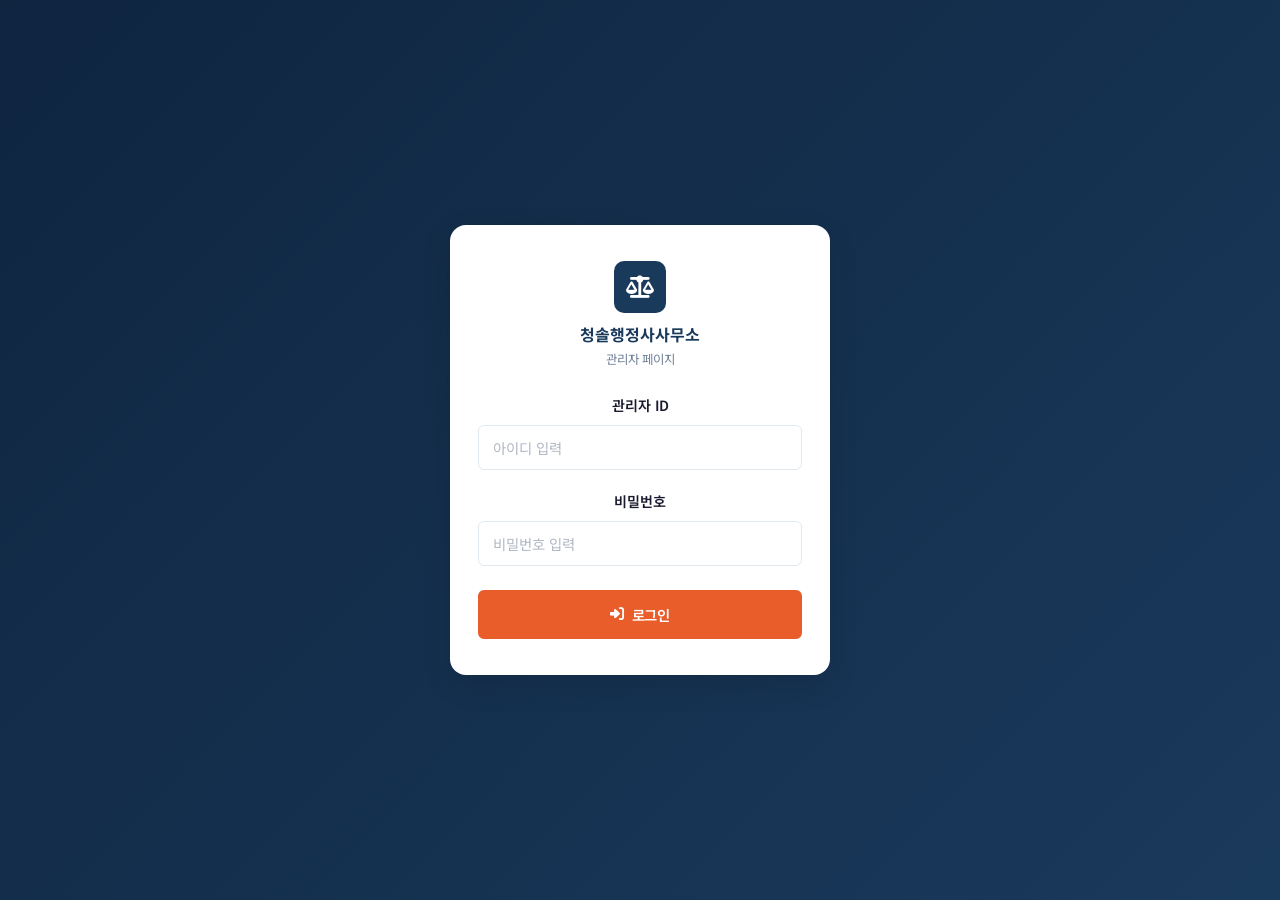
==== commit c2b5a166: "Add files via upload" ====
--- a/admin.html
+++ b/admin.html
@@ -49,17 +49,16 @@
     <form onsubmit="doLogin(); return false;">
     <div class="form-group">
       <label class="form-label">관리자 ID</label>
-      <input type="text" id="loginId" class="form-control" placeholder="admin" value="admin" autocomplete="username">
+      <input type="text" id="loginId" class="form-control" placeholder="아이디 입력" autocomplete="username">
     </div>
     <div class="form-group" style="margin-bottom:24px;">
       <label class="form-label">비밀번호</label>
-      <input type="password" id="loginPw" class="form-control" placeholder="비밀번호 입력" value="1234" autocomplete="current-password">
+      <input type="password" id="loginPw" class="form-control" placeholder="비밀번호 입력" autocomplete="current-password">
     </div>
     <button type="submit" class="btn btn-primary btn-block">
       <i class="fas fa-sign-in-alt"></i> 로그인
     </button>
     </form>
-    <p style="font-size:0.78rem;color:var(--text-light);margin-top:16px;">기본 계정: admin / 1234</p>
   </div>
 </div>
 
